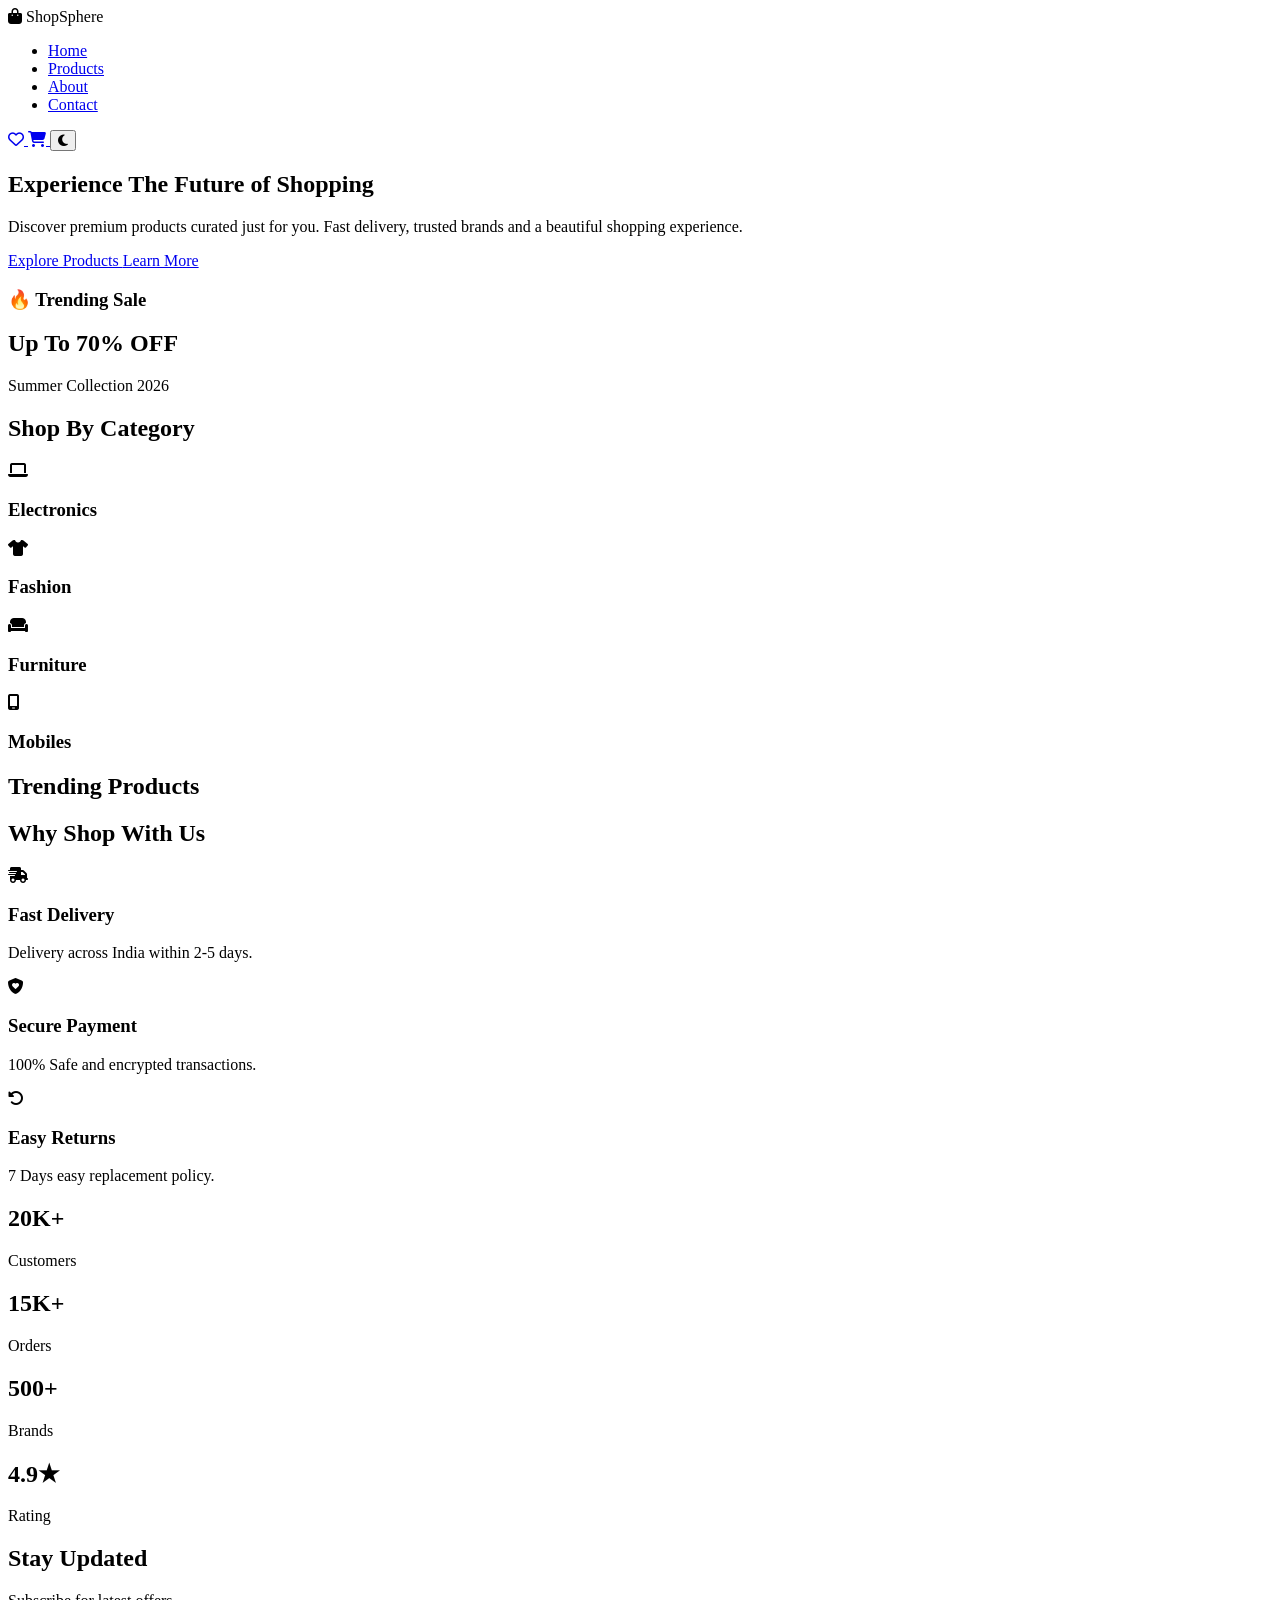
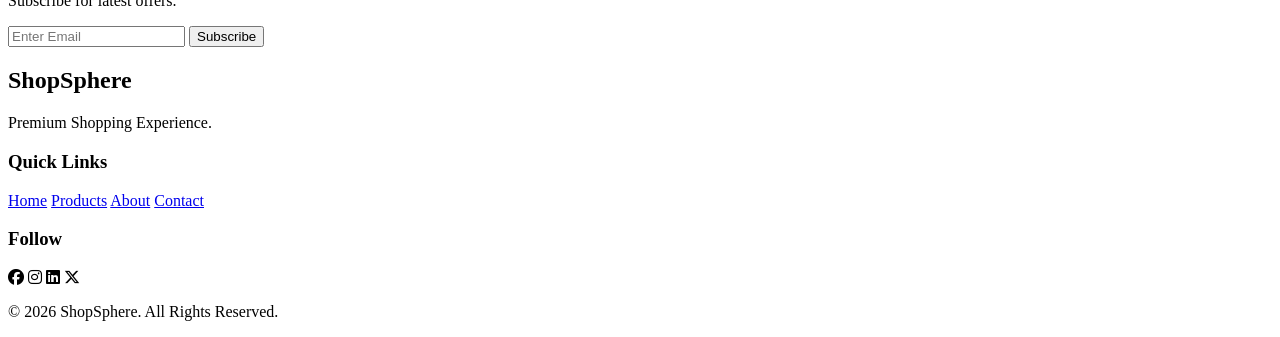
==== index.html @ de096b9e "Add files via upload" ====
<!DOCTYPE html>
<html lang="en">
<head>
    <meta charset="UTF-8">
    <meta name="viewport" content="width=device-width, initial-scale=1.0">

    <title>ShopSphere | Premium Shopping</title>

    <!-- Google Fonts -->
    <link href="https://fonts.googleapis.com/css2?family=Poppins:wght@300;400;500;600;700;800&display=swap" rel="stylesheet">

    <!-- Font Awesome -->
    <link rel="stylesheet"
    href="https://cdnjs.cloudflare.com/ajax/libs/font-awesome/6.6.0/css/all.min.css"/>

    <!-- CSS -->
    <link rel="stylesheet" href="css/style.css">
    <link rel="stylesheet" href="css/home.css">
</head>

<body>

<!-- ================= Background ================= -->

<div class="gradient-bg">
    <div class="blob blob1"></div>
    <div class="blob blob2"></div>
    <div class="blob blob3"></div>
</div>

<!-- ================= Navbar ================= -->

<header>

<nav class="navbar">

<div class="logo">
<i class="fa-solid fa-bag-shopping"></i>
<span>ShopSphere</span>
</div>

<ul class="nav-links">

<li><a href="index.html">Home</a></li>

<li><a href="products.html">Products</a></li>

<li><a href="about.html">About</a></li>

<li><a href="contact.html">Contact</a></li>

</ul>

<div class="nav-icons">

<a href="wishlist.html">
<i class="fa-regular fa-heart"></i>
</a>

<a href="cart.html">
<i class="fa-solid fa-cart-shopping"></i>
</a>

<button id="theme-toggle">
<i class="fa-solid fa-moon"></i>
</button>

</div>

</nav>

</header>

<!-- ================= Hero ================= -->

<section class="hero">

<div class="hero-left">

<h1>

Experience The

<span>Future</span>

of Shopping

</h1>

<p>

Discover premium products curated just for you.
Fast delivery, trusted brands and a beautiful shopping experience.

</p>

<div class="hero-buttons">

<a href="products.html" class="btn">
Explore Products
</a>

<a href="#" class="btn secondary">
Learn More
</a>

</div>

</div>

<div class="hero-right">

<div class="glass-card">

<h3>🔥 Trending Sale</h3>

<h2>Up To 70% OFF</h2>

<p>

Summer Collection 2026

</p>

</div>

</div>

</section>

<!-- ================= Categories ================= -->

<section class="categories">

<h2 class="section-title">

Shop By Category

</h2>

<div class="category-grid">

<div class="category-card">

<i class="fa-solid fa-laptop"></i>

<h3>Electronics</h3>

</div>

<div class="category-card">

<i class="fa-solid fa-shirt"></i>

<h3>Fashion</h3>

</div>

<div class="category-card">

<i class="fa-solid fa-couch"></i>

<h3>Furniture</h3>

</div>

<div class="category-card">

<i class="fa-solid fa-mobile-screen"></i>

<h3>Mobiles</h3>

</div>

</div>

</section>

<!-- ================= Featured ================= -->

<section class="featured">

<h2 class="section-title">

Trending Products

</h2>

<div id="featured-products">

<!-- JS will load products -->

</div>

</section>

<!-- ================= Why Choose Us ================= -->

<section class="why-us">

<h2 class="section-title">

Why Shop With Us

</h2>

<div class="features">

<div>

<i class="fa-solid fa-truck-fast"></i>

<h3>Fast Delivery</h3>

<p>Delivery across India within 2-5 days.</p>

</div>

<div>

<i class="fa-solid fa-shield-heart"></i>

<h3>Secure Payment</h3>

<p>100% Safe and encrypted transactions.</p>

</div>

<div>

<i class="fa-solid fa-rotate-left"></i>

<h3>Easy Returns</h3>

<p>7 Days easy replacement policy.</p>

</div>

</div>

</section>

<!-- ================= Stats ================= -->

<section class="stats">

<div>

<h2>20K+</h2>

<p>Customers</p>

</div>

<div>

<h2>15K+</h2>

<p>Orders</p>

</div>

<div>

<h2>500+</h2>

<p>Brands</p>

</div>

<div>

<h2>4.9★</h2>

<p>Rating</p>

</div>

</section>

<!-- ================= Newsletter ================= -->

<section class="newsletter">

<h2>

Stay Updated

</h2>

<p>

Subscribe for latest offers.

</p>

<div>

<input type="email" placeholder="Enter Email">

<button>

Subscribe

</button>

</div>

</section>

<!-- ================= Footer ================= -->

<footer>

<div class="footer-content">

<div>

<h2>ShopSphere</h2>

<p>

Premium Shopping Experience.

</p>

</div>

<div>

<h3>Quick Links</h3>

<a href="#">Home</a>

<a href="#">Products</a>

<a href="#">About</a>

<a href="#">Contact</a>

</div>

<div>

<h3>Follow</h3>

<i class="fab fa-facebook"></i>

<i class="fab fa-instagram"></i>

<i class="fab fa-linkedin"></i>

<i class="fab fa-x-twitter"></i>

</div>

</div>

<p class="copyright">

© 2026 ShopSphere. All Rights Reserved.

</p>

</footer>

<script src="js/app.js"></script>

</body>

</html>
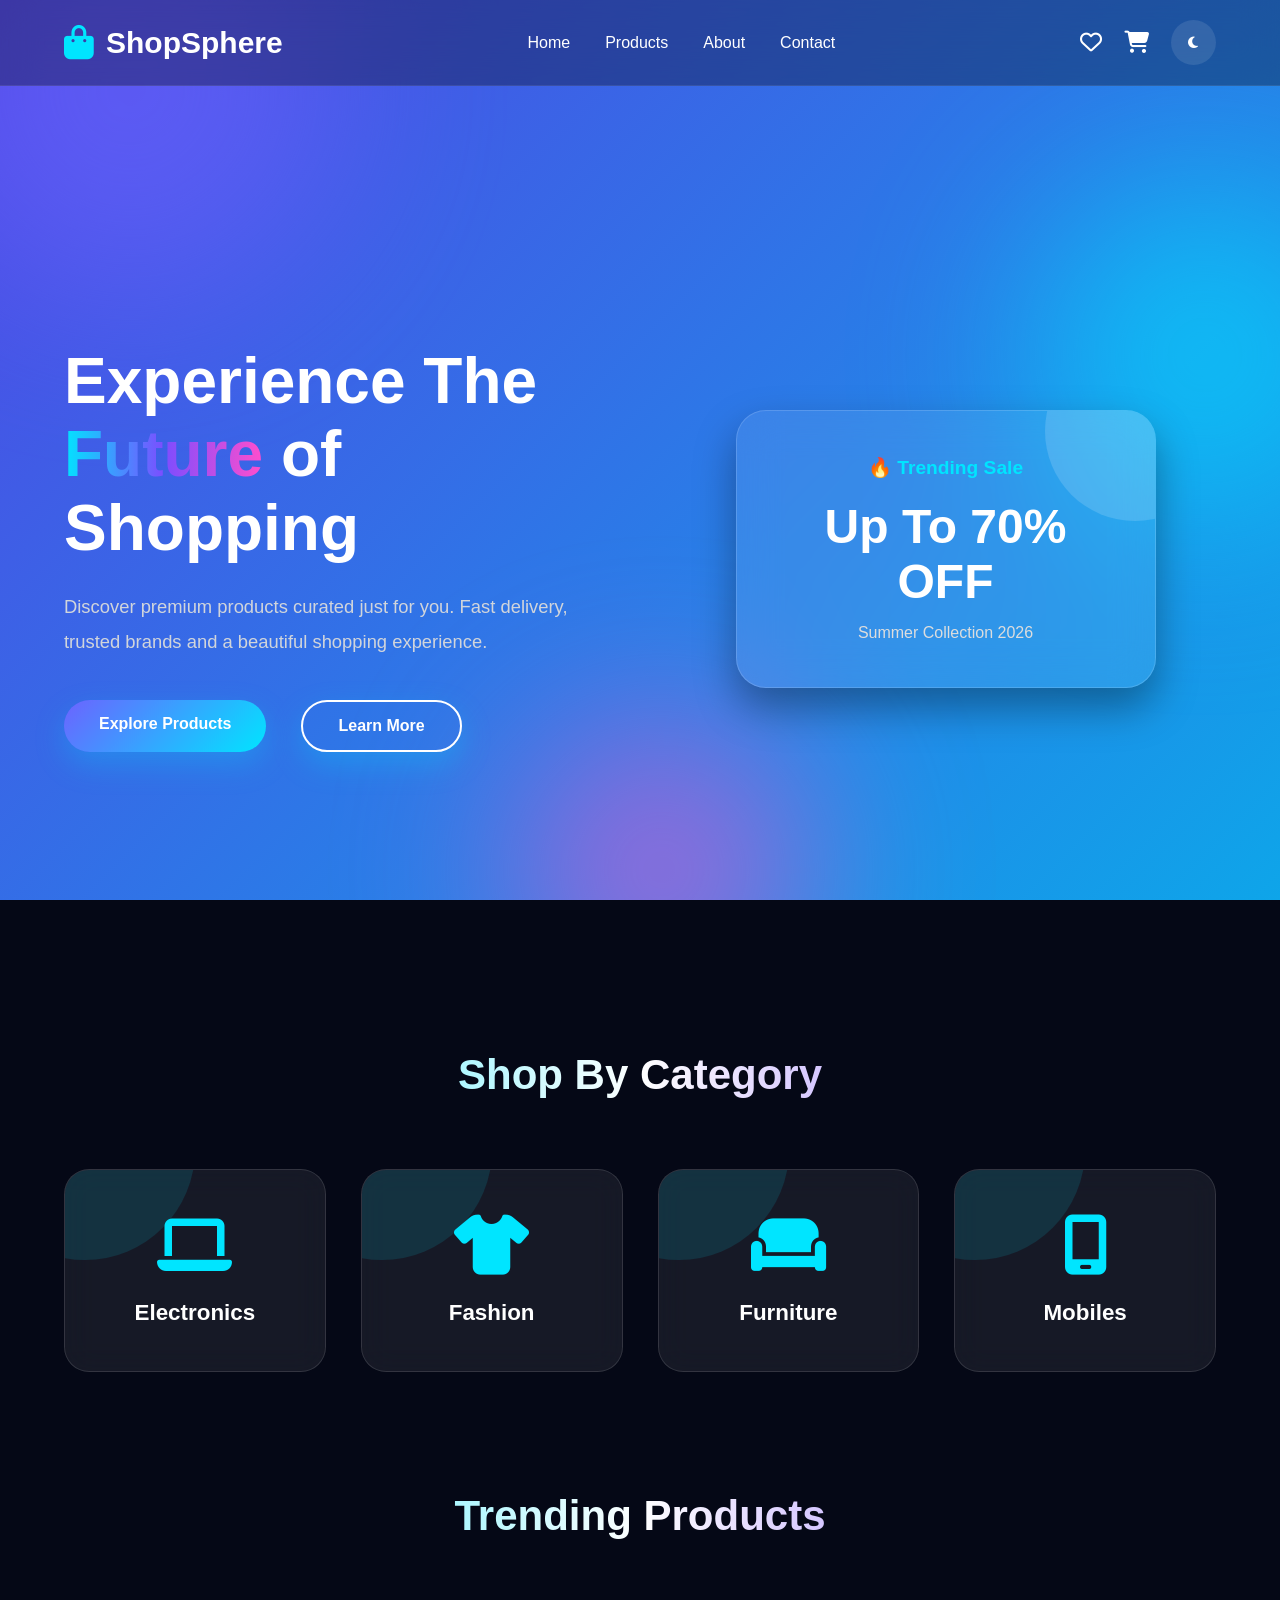
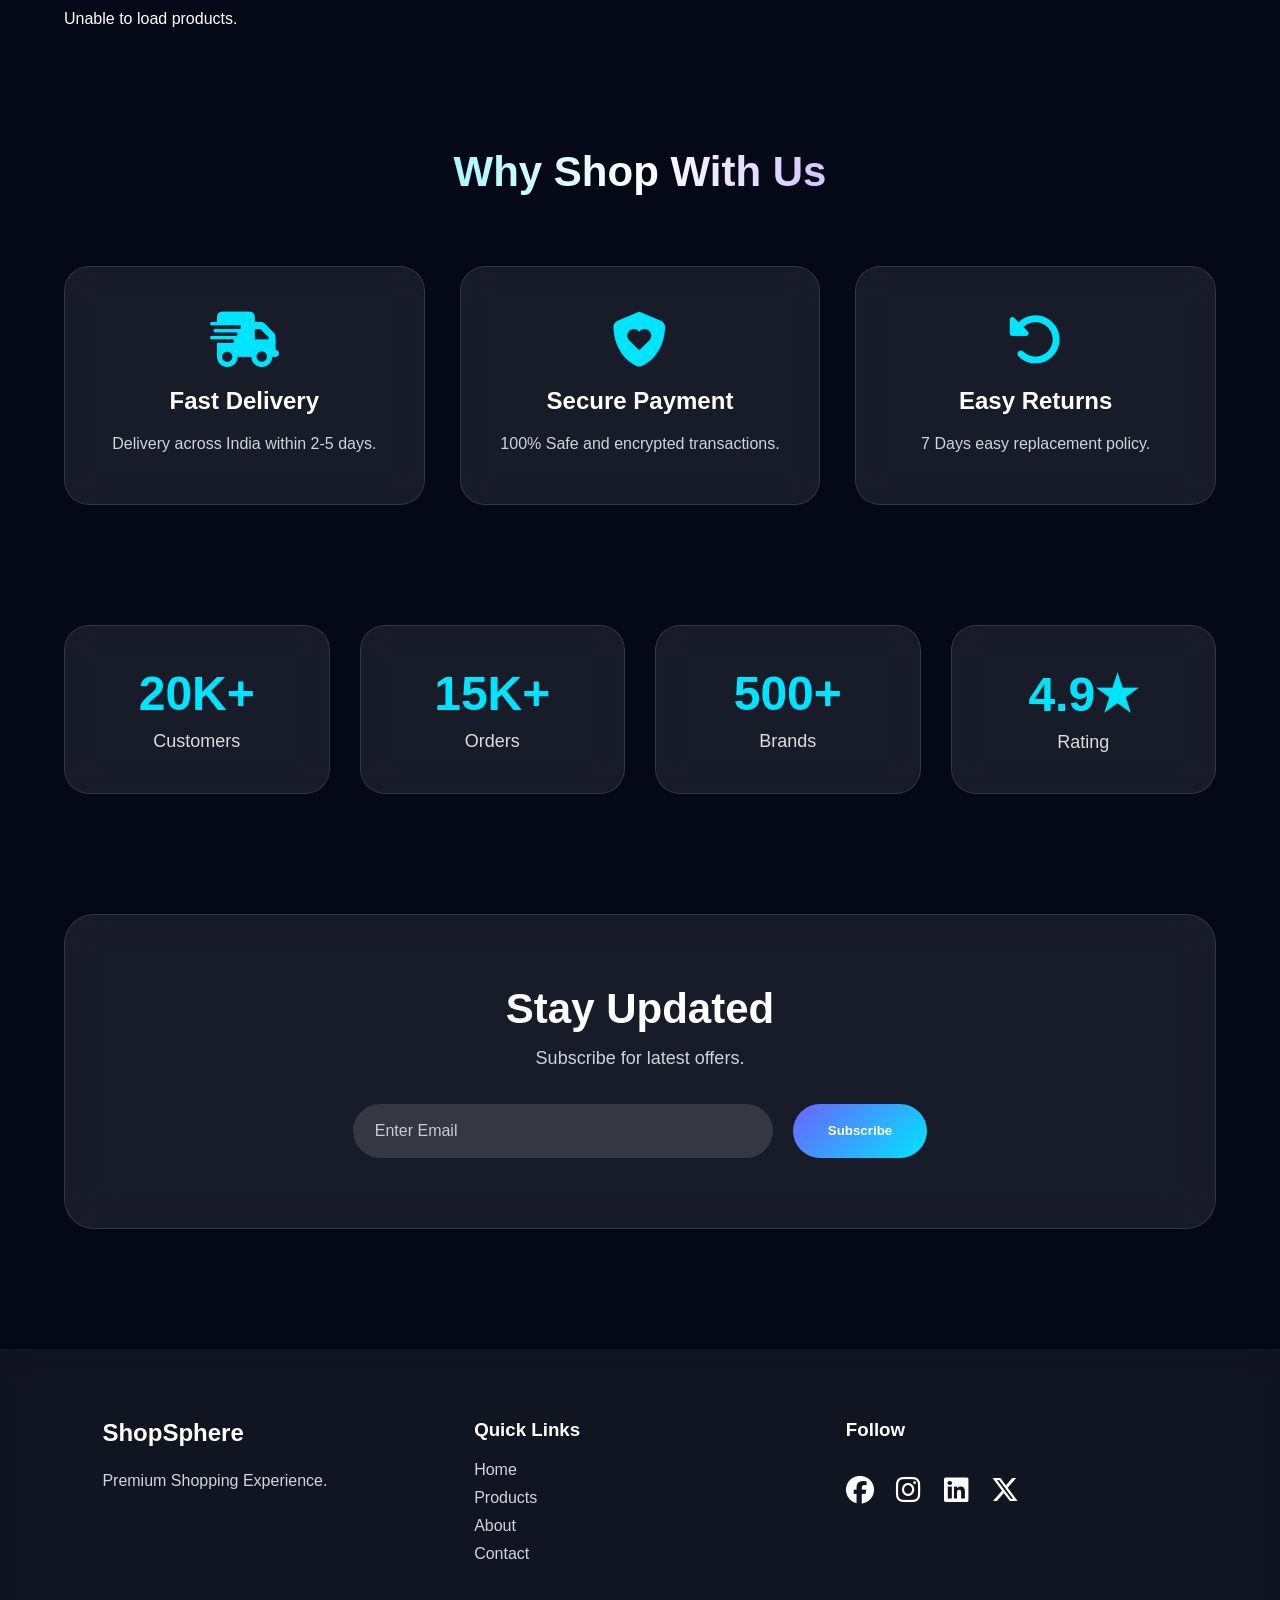
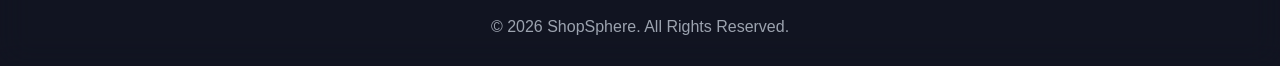
==== commit e8e89a67: "Update index.html" ====
--- a/index.html
+++ b/index.html
@@ -14,8 +14,8 @@
     href="https://cdnjs.cloudflare.com/ajax/libs/font-awesome/6.6.0/css/all.min.css"/>
 
     <!-- CSS -->
-    <link rel="stylesheet" href="css/style.css">
-    <link rel="stylesheet" href="css/home.css">
+    <link rel="stylesheet" href="style.css">
+    <link rel="stylesheet" href="home.css">
 </head>
 
 <body>
@@ -364,8 +364,8 @@
 
 </footer>
 
-<script src="js/app.js"></script>
+<script src="app.js"></script>
 
 </body>
 
-</html>+</html>
--- a/style.css
+++ b/style.css
@@ -0,0 +1,563 @@
+/* ===========================
+   GOOGLE FONTS
+=========================== */
+
+@import url('https://fonts.googleapis.com/css2?family=Poppins:wght@300;400;500;600;700;800&display=swap');
+
+/* ===========================
+   CSS VARIABLES
+=========================== */
+
+:root{
+
+--primary:#6C63FF;
+--secondary:#7F5AF0;
+--accent:#00E5FF;
+
+--dark:#0F172A;
+--dark2:#111827;
+
+--light:#ffffff;
+--text:#E5E7EB;
+
+--glass:rgba(255,255,255,.08);
+
+--shadow:0 20px 40px rgba(0,0,0,.35);
+
+}
+
+/* ===========================
+   RESET
+=========================== */
+
+*{
+
+margin:0;
+padding:0;
+box-sizing:border-box;
+
+}
+
+html{
+
+scroll-behavior:smooth;
+
+}
+
+body{
+
+font-family:'Poppins',sans-serif;
+background:#050816;
+overflow-x:hidden;
+color:var(--light);
+
+}
+
+/* ===========================
+   ANIMATED BACKGROUND
+=========================== */
+
+.gradient-bg{
+
+position:fixed;
+
+width:100%;
+height:100%;
+
+top:0;
+left:0;
+
+overflow:hidden;
+
+z-index:-100;
+
+background:linear-gradient(-45deg,
+#0f172a,
+#111827,
+#1d4ed8,
+#7c3aed,
+#0ea5e9,
+#4f46e5);
+
+background-size:500% 500%;
+
+animation:bgMove 18s ease infinite;
+
+}
+
+@keyframes bgMove{
+
+0%{background-position:0% 50%;}
+50%{background-position:100% 50%;}
+100%{background-position:0% 50%;}
+
+}
+
+/* ===========================
+   FLOATING BLOBS
+=========================== */
+
+.blob{
+
+position:absolute;
+
+border-radius:50%;
+
+filter:blur(90px);
+
+opacity:.55;
+
+animation:float 14s infinite ease-in-out;
+
+}
+
+.blob1{
+
+width:420px;
+height:420px;
+
+background:#6C63FF;
+
+top:-120px;
+left:-80px;
+
+}
+
+.blob2{
+
+width:350px;
+height:350px;
+
+background:#00E5FF;
+
+right:-100px;
+top:180px;
+
+animation-delay:2s;
+
+}
+
+.blob3{
+
+width:300px;
+height:300px;
+
+background:#FF4ECD;
+
+bottom:-120px;
+left:40%;
+
+animation-delay:5s;
+
+}
+
+@keyframes float{
+
+0%{
+
+transform:translateY(0px) rotate(0deg);
+
+}
+
+50%{
+
+transform:translateY(-45px) rotate(180deg);
+
+}
+
+100%{
+
+transform:translateY(0px) rotate(360deg);
+
+}
+
+}
+
+/* ===========================
+   NAVBAR
+=========================== */
+
+header{
+
+position:sticky;
+
+top:0;
+
+z-index:999;
+
+backdrop-filter:blur(18px);
+
+background:rgba(8,10,30,.35);
+
+border-bottom:1px solid rgba(255,255,255,.08);
+
+}
+
+.navbar{
+
+width:90%;
+max-width:1400px;
+
+margin:auto;
+
+display:flex;
+
+align-items:center;
+
+justify-content:space-between;
+
+padding:20px 0;
+
+}
+
+.logo{
+
+display:flex;
+
+align-items:center;
+
+gap:12px;
+
+font-size:30px;
+
+font-weight:700;
+
+color:white;
+
+}
+
+.logo i{
+
+font-size:34px;
+
+color:#00E5FF;
+
+}
+
+/* ===========================
+   NAVIGATION
+=========================== */
+
+.nav-links{
+
+display:flex;
+
+gap:35px;
+
+list-style:none;
+
+}
+
+.nav-links a{
+
+text-decoration:none;
+
+font-weight:500;
+
+color:white;
+
+transition:.4s;
+
+position:relative;
+
+}
+
+.nav-links a:hover{
+
+color:#00E5FF;
+
+}
+
+.nav-links a::after{
+
+content:"";
+
+position:absolute;
+
+left:0;
+bottom:-8px;
+
+height:2px;
+
+width:0;
+
+background:#00E5FF;
+
+transition:.4s;
+
+}
+
+.nav-links a:hover::after{
+
+width:100%;
+
+}
+
+/* ===========================
+   NAV ICONS
+=========================== */
+
+.nav-icons{
+
+display:flex;
+
+align-items:center;
+
+gap:22px;
+
+}
+
+.nav-icons a{
+
+color:white;
+
+font-size:22px;
+
+transition:.3s;
+
+}
+
+.nav-icons a:hover{
+
+transform:scale(1.2);
+
+color:#00E5FF;
+
+}
+
+#theme-toggle{
+
+width:45px;
+
+height:45px;
+
+border:none;
+
+border-radius:50%;
+
+cursor:pointer;
+
+background:rgba(255,255,255,.1);
+
+color:white;
+
+transition:.4s;
+
+}
+
+#theme-toggle:hover{
+
+background:#6C63FF;
+
+transform:rotate(180deg);
+
+}
+
+/* ===========================
+   BUTTONS
+=========================== */
+
+.btn{
+
+display:inline-block;
+
+padding:15px 35px;
+
+border-radius:40px;
+
+background:linear-gradient(135deg,#6C63FF,#00E5FF);
+
+color:white;
+
+font-weight:600;
+
+text-decoration:none;
+
+transition:.4s;
+
+box-shadow:0 12px 30px rgba(0,229,255,.25);
+
+}
+
+.btn:hover{
+
+transform:translateY(-5px);
+
+box-shadow:0 20px 40px rgba(0,229,255,.35);
+
+}
+
+.secondary{
+
+background:transparent;
+
+border:2px solid white;
+
+margin-left:15px;
+
+}
+
+.secondary:hover{
+
+background:white;
+
+color:#111827;
+
+}
+
+/* ===========================
+   SECTION TITLE
+=========================== */
+
+.section-title{
+
+text-align:center;
+
+font-size:42px;
+
+margin-bottom:70px;
+
+font-weight:700;
+
+background:linear-gradient(90deg,#00E5FF,#ffffff,#7C4DFF);
+
+-webkit-background-clip:text;
+
+-webkit-text-fill-color:transparent;
+
+}
+
+/* ===========================
+   GLASS CARD
+=========================== */
+
+.glass-card{
+
+background:rgba(255,255,255,.08);
+
+border:1px solid rgba(255,255,255,.12);
+
+backdrop-filter:blur(18px);
+
+border-radius:25px;
+
+box-shadow:var(--shadow);
+
+}
+
+/* ===========================
+   FOOTER
+=========================== */
+
+footer{
+
+margin-top:100px;
+
+background:rgba(255,255,255,.05);
+
+backdrop-filter:blur(15px);
+
+padding:70px 8% 30px;
+
+}
+
+.footer-content{
+
+display:grid;
+
+grid-template-columns:repeat(auto-fit,minmax(220px,1fr));
+
+gap:40px;
+
+}
+
+.footer-content h2,
+.footer-content h3{
+
+margin-bottom:20px;
+
+}
+
+.footer-content p{
+
+color:#d1d5db;
+
+line-height:1.7;
+
+}
+
+.footer-content a{
+
+display:block;
+
+text-decoration:none;
+
+margin:12px 0;
+
+color:#d1d5db;
+
+transition:.3s;
+
+}
+
+.footer-content a:hover{
+
+color:#00E5FF;
+
+padding-left:8px;
+
+}
+
+.footer-content i{
+
+font-size:28px;
+
+margin-right:18px;
+
+cursor:pointer;
+
+transition:.3s;
+
+}
+
+.footer-content i:hover{
+
+transform:translateY(-5px);
+
+color:#00E5FF;
+
+}
+
+.copyright{
+
+margin-top:45px;
+
+text-align:center;
+
+color:#9CA3AF;
+
+}
+
+/* ===========================
+   SCROLLBAR
+=========================== */
+
+::-webkit-scrollbar{
+
+width:10px;
+
+}
+
+::-webkit-scrollbar-track{
+
+background:#111827;
+
+}
+
+::-webkit-scrollbar-thumb{
+
+background:linear-gradient(#6C63FF,#00E5FF);
+
+border-radius:30px;
+
+}
--- a/home.css
+++ b/home.css
@@ -0,0 +1,900 @@
+/* ==========================================
+   HOME PAGE - PART 1
+   Hero + Categories
+==========================================*/
+
+/* ---------- HERO SECTION ---------- */
+
+.hero{
+    width:90%;
+    max-width:1400px;
+    margin:80px auto;
+    display:grid;
+    grid-template-columns:1fr 1fr;
+    gap:70px;
+    align-items:center;
+    min-height:85vh;
+}
+
+.hero-left h1{
+    font-size:4rem;
+    font-weight:800;
+    line-height:1.15;
+    margin-bottom:25px;
+    color:#fff;
+}
+
+.hero-left h1 span{
+    background:linear-gradient(90deg,#00E5FF,#7C4DFF,#FF4ECD);
+    -webkit-background-clip:text;
+    -webkit-text-fill-color:transparent;
+}
+
+.hero-left p{
+    color:#d1d5db;
+    font-size:1.15rem;
+    line-height:1.9;
+    max-width:580px;
+    margin-bottom:40px;
+}
+
+.hero-buttons{
+    display:flex;
+    gap:20px;
+    flex-wrap:wrap;
+}
+
+/* ---------- HERO RIGHT ---------- */
+
+.hero-right{
+    display:flex;
+    justify-content:center;
+    align-items:center;
+}
+
+/* ---------- SALE CARD ---------- */
+
+.glass-card{
+
+    width:420px;
+
+    padding:45px;
+
+    text-align:center;
+
+    background:rgba(255,255,255,.08);
+
+    border:1px solid rgba(255,255,255,.15);
+
+    backdrop-filter:blur(20px);
+
+    border-radius:30px;
+
+    position:relative;
+
+    overflow:hidden;
+
+    transition:.4s;
+}
+
+.glass-card:hover{
+
+    transform:translateY(-12px) scale(1.03);
+
+}
+
+.glass-card::before{
+
+    content:"";
+
+    position:absolute;
+
+    width:180px;
+    height:180px;
+
+    background:rgba(255,255,255,.15);
+
+    border-radius:50%;
+
+    top:-70px;
+    right:-70px;
+
+}
+
+.glass-card h3{
+
+    font-size:1.2rem;
+
+    color:#00E5FF;
+
+    margin-bottom:20px;
+
+}
+
+.glass-card h2{
+
+    font-size:3rem;
+
+    margin-bottom:15px;
+
+    color:#fff;
+
+}
+
+.glass-card p{
+
+    color:#ddd;
+
+    font-size:1rem;
+
+}
+
+/* ---------- SECTION ---------- */
+
+.categories{
+
+    width:90%;
+    max-width:1400px;
+
+    margin:120px auto;
+
+}
+
+/* ---------- GRID ---------- */
+
+.category-grid{
+
+    display:grid;
+
+    grid-template-columns:repeat(auto-fit,minmax(220px,1fr));
+
+    gap:35px;
+
+}
+
+/* ---------- CARD ---------- */
+
+.category-card{
+
+    padding:45px 30px;
+
+    text-align:center;
+
+    border-radius:25px;
+
+    background:rgba(255,255,255,.07);
+
+    backdrop-filter:blur(15px);
+
+    border:1px solid rgba(255,255,255,.12);
+
+    transition:.4s;
+
+    cursor:pointer;
+
+    position:relative;
+
+    overflow:hidden;
+
+}
+
+/* Glow */
+
+.category-card::before{
+
+    content:"";
+
+    position:absolute;
+
+    width:220px;
+    height:220px;
+
+    background:rgba(0,229,255,.12);
+
+    border-radius:50%;
+
+    top:-130px;
+    left:-90px;
+
+    transition:.5s;
+
+}
+
+.category-card:hover::before{
+
+    transform:scale(2);
+
+}
+
+/* Hover */
+
+.category-card:hover{
+
+    transform:translateY(-12px);
+
+    box-shadow:0 25px 45px rgba(0,0,0,.35);
+
+}
+
+/* Icon */
+
+.category-card i{
+
+    font-size:60px;
+
+    margin-bottom:25px;
+
+    color:#00E5FF;
+
+    transition:.4s;
+
+}
+
+.category-card:hover i{
+
+    transform:rotate(10deg) scale(1.15);
+
+    color:#fff;
+
+}
+
+/* Title */
+
+.category-card h3{
+
+    font-size:1.4rem;
+
+    color:#fff;
+
+    font-weight:600;
+
+}
+
+/* ---------- ANIMATION ---------- */
+
+.hero,
+.categories{
+
+    animation:fadeUp .9s ease;
+
+}
+
+@keyframes fadeUp{
+
+    from{
+
+        opacity:0;
+
+        transform:translateY(40px);
+
+    }
+
+    to{
+
+        opacity:1;
+
+        transform:translateY(0);
+
+    }
+
+}
+
+/* ---------- RESPONSIVE ---------- */
+
+@media(max-width:992px){
+
+.hero{
+
+grid-template-columns:1fr;
+
+text-align:center;
+
+gap:50px;
+
+}
+
+.hero-left p{
+
+margin:auto auto 35px;
+
+}
+
+.hero-buttons{
+
+justify-content:center;
+
+}
+
+.glass-card{
+
+width:100%;
+max-width:420px;
+
+}
+
+}
+
+@media(max-width:768px){
+
+.hero-left h1{
+
+font-size:2.8rem;
+
+}
+
+.section-title{
+
+font-size:2.2rem;
+
+}
+
+.category-card{
+
+padding:35px 20px;
+
+}
+
+}
+
+@media(max-width:480px){
+
+.hero{
+
+margin-top:40px;
+
+}
+
+.hero-left h1{
+
+font-size:2.2rem;
+
+}
+
+.hero-left p{
+
+font-size:1rem;
+
+}
+
+.glass-card{
+
+padding:30px;
+
+}
+
+.glass-card h2{
+
+font-size:2.3rem;
+
+}
+
+}
+/* ==========================================
+   HOME PAGE - PART 2
+   Featured Products + Why Us + Stats
+==========================================*/
+
+/* ===============================
+   FEATURED PRODUCTS
+=============================== */
+
+.featured{
+    width:90%;
+    max-width:1400px;
+    margin:120px auto;
+}
+
+#featured-products{
+    display:grid;
+    grid-template-columns:repeat(auto-fit,minmax(280px,1fr));
+    gap:35px;
+}
+
+/* Product Card */
+
+.product-card{
+
+    background:rgba(255,255,255,.08);
+
+    backdrop-filter:blur(20px);
+
+    border:1px solid rgba(255,255,255,.12);
+
+    border-radius:25px;
+
+    overflow:hidden;
+
+    transition:.4s;
+
+    cursor:pointer;
+
+    box-shadow:0 15px 30px rgba(0,0,0,.25);
+
+}
+
+.product-card:hover{
+
+    transform:translateY(-12px);
+
+    box-shadow:0 30px 45px rgba(0,0,0,.35);
+
+}
+
+.product-card img{
+
+    width:100%;
+
+    height:250px;
+
+    object-fit:cover;
+
+}
+
+.product-info{
+
+    padding:25px;
+
+}
+
+.product-info h3{
+
+    font-size:22px;
+
+    margin-bottom:12px;
+
+    color:#fff;
+
+}
+
+.product-info p{
+
+    color:#d1d5db;
+
+    margin-bottom:15px;
+
+}
+
+.price{
+
+    color:#00E5FF;
+
+    font-size:24px;
+
+    font-weight:700;
+
+    margin-bottom:20px;
+
+}
+
+.buy-btn{
+
+    display:inline-block;
+
+    padding:12px 24px;
+
+    border-radius:30px;
+
+    background:linear-gradient(135deg,#6C63FF,#00E5FF);
+
+    color:#fff;
+
+    text-decoration:none;
+
+    transition:.4s;
+
+}
+
+.buy-btn:hover{
+
+    transform:scale(1.05);
+
+}
+
+/* ===============================
+   WHY CHOOSE US
+=============================== */
+
+.why-us{
+
+    width:90%;
+
+    max-width:1400px;
+
+    margin:120px auto;
+
+}
+
+.features{
+
+    display:grid;
+
+    grid-template-columns:repeat(auto-fit,minmax(260px,1fr));
+
+    gap:35px;
+
+}
+
+.features div{
+
+    background:rgba(255,255,255,.08);
+
+    backdrop-filter:blur(15px);
+
+    border-radius:25px;
+
+    padding:45px 30px;
+
+    text-align:center;
+
+    border:1px solid rgba(255,255,255,.12);
+
+    transition:.4s;
+
+}
+
+.features div:hover{
+
+    transform:translateY(-12px);
+
+}
+
+.features i{
+
+    font-size:55px;
+
+    color:#00E5FF;
+
+    margin-bottom:20px;
+
+}
+
+.features h3{
+
+    font-size:24px;
+
+    color:white;
+
+    margin-bottom:15px;
+
+}
+
+.features p{
+
+    color:#d1d5db;
+
+    line-height:1.8;
+
+}
+
+/* ===============================
+   STATISTICS
+=============================== */
+
+.stats{
+
+    width:90%;
+
+    max-width:1400px;
+
+    margin:120px auto;
+
+    display:grid;
+
+    grid-template-columns:repeat(auto-fit,minmax(180px,1fr));
+
+    gap:30px;
+
+}
+
+.stats div{
+
+    text-align:center;
+
+    padding:40px;
+
+    border-radius:25px;
+
+    background:rgba(255,255,255,.08);
+
+    backdrop-filter:blur(15px);
+
+    border:1px solid rgba(255,255,255,.12);
+
+    transition:.4s;
+
+}
+
+.stats div:hover{
+
+    transform:translateY(-10px);
+
+}
+
+.stats h2{
+
+    font-size:48px;
+
+    color:#00E5FF;
+
+    margin-bottom:10px;
+
+}
+
+.stats p{
+
+    color:#ddd;
+
+    font-size:18px;
+
+}
+
+/* ===============================
+   SIMPLE ANIMATION
+=============================== */
+
+.product-card,
+.features div,
+.stats div{
+
+    animation:fadeUp 1s ease;
+
+}
+/* ==========================================
+   HOME PAGE - PART 3
+   Newsletter + Footer + Responsive
+==========================================*/
+
+/* ===============================
+   NEWSLETTER
+=============================== */
+
+.newsletter{
+
+    width:90%;
+    max-width:1200px;
+
+    margin:120px auto;
+
+    padding:70px 50px;
+
+    text-align:center;
+
+    background:rgba(255,255,255,.08);
+
+    backdrop-filter:blur(20px);
+
+    border:1px solid rgba(255,255,255,.12);
+
+    border-radius:30px;
+
+}
+
+.newsletter h2{
+
+    font-size:42px;
+
+    color:#fff;
+
+    margin-bottom:15px;
+
+}
+
+.newsletter p{
+
+    color:#d1d5db;
+
+    margin-bottom:35px;
+
+    font-size:18px;
+
+}
+
+.newsletter div{
+
+    display:flex;
+
+    justify-content:center;
+
+    gap:20px;
+
+    flex-wrap:wrap;
+
+}
+
+.newsletter input{
+
+    width:420px;
+
+    max-width:100%;
+
+    padding:18px 22px;
+
+    border:none;
+
+    outline:none;
+
+    border-radius:50px;
+
+    background:rgba(255,255,255,.12);
+
+    color:white;
+
+    font-size:16px;
+
+}
+
+.newsletter input::placeholder{
+
+    color:#ccc;
+
+}
+
+.newsletter button{
+
+    padding:18px 35px;
+
+    border:none;
+
+    border-radius:50px;
+
+    background:linear-gradient(135deg,#6C63FF,#00E5FF);
+
+    color:white;
+
+    cursor:pointer;
+
+    font-weight:600;
+
+    transition:.4s;
+
+}
+
+.newsletter button:hover{
+
+    transform:translateY(-5px);
+
+    box-shadow:0 15px 30px rgba(0,229,255,.35);
+
+}
+
+/* ===============================
+   FOOTER IMPROVEMENTS
+=============================== */
+
+footer{
+
+    margin-top:120px;
+
+}
+
+.footer-content{
+
+    align-items:flex-start;
+
+}
+
+.footer-content h2{
+
+    color:white;
+
+}
+
+.footer-content h3{
+
+    color:white;
+
+}
+
+.footer-content p{
+
+    line-height:1.8;
+
+}
+
+.footer-content a{
+
+    margin:10px 0;
+
+}
+
+.footer-content i{
+
+    margin-top:15px;
+
+}
+
+/* ===============================
+   FADE ANIMATION
+=============================== */
+
+.newsletter{
+
+    animation:fadeUp 1s ease;
+
+}
+
+/* ===============================
+   RESPONSIVE
+=============================== */
+
+@media(max-width:992px){
+
+.newsletter{
+
+padding:60px 35px;
+
+}
+
+.newsletter h2{
+
+font-size:36px;
+
+}
+
+}
+
+@media(max-width:768px){
+
+.newsletter{
+
+padding:50px 25px;
+
+}
+
+.newsletter h2{
+
+font-size:30px;
+
+}
+
+.newsletter div{
+
+flex-direction:column;
+
+align-items:center;
+
+}
+
+.newsletter input{
+
+width:100%;
+
+}
+
+.newsletter button{
+
+width:100%;
+
+max-width:260px;
+
+}
+
+.footer-content{
+
+text-align:center;
+
+}
+
+}
+
+@media(max-width:480px){
+
+.newsletter{
+
+padding:40px 20px;
+
+}
+
+.newsletter h2{
+
+font-size:26px;
+
+}
+
+.newsletter p{
+
+font-size:15px;
+
+}
+
+}
